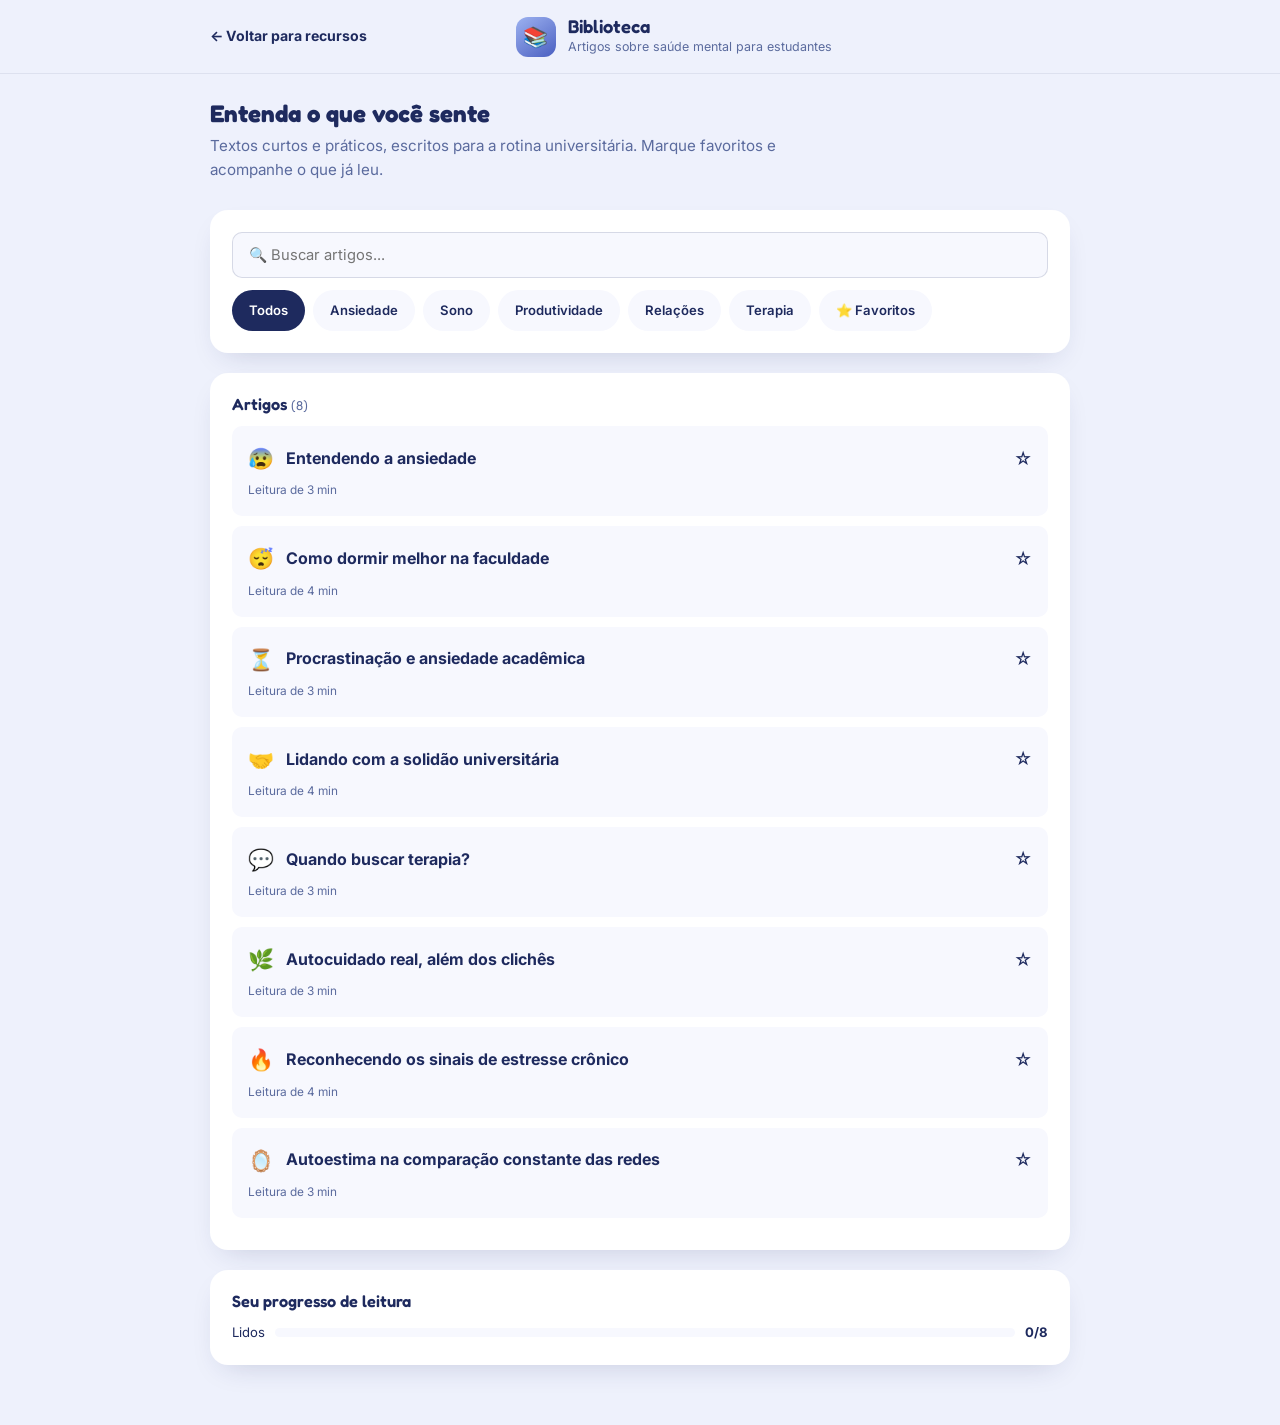
==== biblioteca.html @ b425161e "Add files via upload Isso é oq temos em html, como havia dito, estamos trabalhando nas linguagens de" ====
<!DOCTYPE html>
<html lang="pt-BR">
<head>
<meta charset="UTF-8">
<meta name="viewport" content="width=device-width, initial-scale=1.0">
<title>Biblioteca — Mente Aberta</title>
<link rel="preconnect" href="https://fonts.googleapis.com">
<link rel="preconnect" href="https://fonts.gstatic.com" crossorigin>
<link href="https://fonts.googleapis.com/css2?family=Fredoka:wght@400;500;600;700&family=Inter:wght@400;500;600;700&family=Space+Mono:wght@400;700&display=swap" rel="stylesheet">
<style>
  :root{
    --color-bg: #EEF1FC;
    --color-bg-soft: #F7F8FE;
    --color-primary: #4A5FC1;
    --color-primary-dark: #1E2A5E;
    --color-secondary: #9DB2F0;
    --color-secondary-light: #C8D4FA;
    --color-accent-yellow: #F3EDA0;
    --color-accent-red: #E8646B;
    --color-accent-green: #6FCF97;
    --color-surface: #FFFFFF;
    --text-dark: #1E2A5E;
    --text-muted: #5B6B9E;
    --text-on-primary: #FFFFFF;
    --radius-lg: 28px;
    --radius-md: 18px;
    --radius-sm: 10px;
    --shadow-soft: 0 20px 40px -18px rgba(30, 42, 94, 0.28);
    --shadow-card: 0 12px 30px -14px rgba(30, 42, 94, 0.22);
    --font-display: 'Fredoka', sans-serif;
    --font-body: 'Inter', sans-serif;
    --font-mono: 'Space Mono', monospace;
    --max-width: 900px;
  }
  *{ box-sizing:border-box; margin:0; padding:0; }
  html{ scroll-behavior:smooth; }
  body{
    font-family: var(--font-body);
    background: var(--color-bg);
    color: var(--text-dark);
    line-height: 1.6;
    -webkit-font-smoothing: antialiased;
    padding-bottom: 60px;
  }
  img,svg{ display:block; max-width:100%; }
  a{ color:inherit; text-decoration:none; }
  ul{ list-style:none; }
  .container{ width:100%; max-width: var(--max-width); margin:0 auto; padding:0 20px; }
  h1,h2,h3,h4{ font-family: var(--font-display); color: var(--text-dark); line-height:1.15; }
  .eyebrow{ font-family: var(--font-mono); font-size:0.72rem; letter-spacing:0.14em; text-transform:uppercase; color: var(--color-primary); font-weight:700; }

  .btn{ display:inline-flex; align-items:center; justify-content:center; gap:8px; font-family: var(--font-body); font-weight:600; font-size:0.95rem; padding:13px 26px; border-radius:999px; border:none; cursor:pointer; transition:transform .2s ease, box-shadow .2s ease, background .2s ease, opacity .2s ease; }
  .btn-primary{ background: var(--color-primary-dark); color:#fff; box-shadow:0 14px 28px -12px rgba(30,42,94,.5); }
  .btn-primary:hover{ transform:translateY(-2px); }
  .btn-primary:disabled{ opacity:.45; cursor:not-allowed; transform:none; }
  .btn-ghost{ background:transparent; color:var(--color-primary-dark); border:1.5px solid rgba(30,42,94,.22); }
  .btn-ghost:hover{ background: rgba(30,42,94,.06); }
  .btn-sm{ padding:9px 20px; font-size:0.85rem; }
  .btn-danger{ background: var(--color-accent-red); color:#fff; }
  .btn-danger:hover{ transform:translateY(-2px); }
  .btn-block{ width:100%; }
  .btn-icon{ width:42px; height:42px; padding:0; border-radius:50%; }

  /* topo */
  .page-top{ position:sticky; top:0; z-index:50; background:rgba(238,241,252,.9); backdrop-filter:blur(10px); border-bottom:1px solid rgba(30,42,94,.08); padding:16px 0; }
  .page-top-inner{ display:flex; align-items:center; justify-content:space-between; gap:14px; }
  .back-link{ display:inline-flex; align-items:center; gap:6px; font-weight:700; font-size:0.88rem; color:var(--color-primary-dark); cursor:pointer; }
  .back-link:hover{ text-decoration:underline; }
  .page-title{ display:flex; align-items:center; gap:12px; }
  .page-icon{ width:40px; height:40px; border-radius:12px; display:flex; align-items:center; justify-content:center; font-size:1.25rem; background:linear-gradient(145deg,var(--color-secondary),var(--color-primary)); }
  .page-title h1{ font-size:1.15rem; font-weight:600; }
  .page-title p{ font-size:0.78rem; color:var(--text-muted); }

  .hero-band{ padding:26px 0 6px; }
  .hero-band h2{ font-size:1.5rem; margin-bottom:6px; }
  .hero-band p{ color:var(--text-muted); font-size:0.95rem; max-width:60ch; }

  main{ padding-top:22px; display:flex; flex-direction:column; gap:20px; }

  .card{ background:var(--color-surface); border-radius:var(--radius-md); padding:22px; box-shadow:var(--shadow-card); }
  .card h3{ font-size:1.02rem; font-weight:600; margin-bottom:12px; }
  .card p{ color:var(--text-muted); font-size:0.9rem; }
  .card + .card{ margin-top:0; }

  .grid-2{ display:grid; grid-template-columns:1fr 1fr; gap:18px; }
  .grid-3{ display:grid; grid-template-columns:repeat(3,1fr); gap:16px; }
  .grid-4{ display:grid; grid-template-columns:repeat(4,1fr); gap:14px; }

  .stat{ background:var(--color-surface); border-radius:var(--radius-md); padding:16px; box-shadow:var(--shadow-card); text-align:center; }
  .stat .num{ font-family:var(--font-display); font-size:1.55rem; font-weight:600; }
  .stat .lbl{ font-size:0.74rem; color:var(--text-muted); font-weight:600; margin-top:2px; }

  .tabs{ display:flex; gap:8px; flex-wrap:wrap; margin-bottom:4px; }
  .tab-btn{ font-family:var(--font-body); font-weight:600; font-size:0.85rem; padding:9px 18px; border-radius:999px; border:1.5px solid rgba(30,42,94,.15); background:var(--color-surface); color:var(--text-muted); cursor:pointer; transition:.2s; }
  .tab-btn:hover{ border-color:var(--color-primary); }
  .tab-btn.active{ background:var(--color-primary-dark); color:#fff; border-color:var(--color-primary-dark); }
  .tab-panel{ display:none; animation:fadeUp .35s ease; }
  .tab-panel.active{ display:flex; flex-direction:column; gap:18px; }
  @keyframes fadeUp{ from{opacity:0; transform:translateY(8px);} to{opacity:1; transform:translateY(0);} }

  .chip-grid{ display:flex; flex-wrap:wrap; gap:8px; }
  .chip{ font-size:0.82rem; font-weight:600; padding:9px 16px; border-radius:999px; background:var(--color-bg-soft); color:var(--text-dark); cursor:pointer; transition:.2s; border:1.5px solid transparent; }
  .chip:hover{ background:var(--color-secondary-light); }
  .chip.selected{ background:var(--color-primary-dark); color:#fff; }

  .list{ display:flex; flex-direction:column; }
  .list-item{ display:flex; align-items:center; gap:14px; padding:13px 6px; border-bottom:1px solid rgba(30,42,94,.06); cursor:pointer; transition:.15s; border-radius:10px; }
  .list-item:hover{ background:var(--color-bg-soft); }
  .list-item:last-child{ border-bottom:none; }
  .avatar{ width:42px; height:42px; border-radius:12px; display:flex; align-items:center; justify-content:center; font-size:1.15rem; flex-shrink:0; }

  .progress-row{ display:flex; align-items:center; gap:10px; font-size:0.82rem; }
  .progress-track{ flex:1; height:9px; border-radius:999px; background:var(--color-bg-soft); overflow:hidden; }
  .progress-fill{ height:100%; border-radius:999px; background:var(--color-accent-green); transition:width .4s ease; }

  .goal-item{ display:flex; align-items:center; gap:12px; padding:12px 4px; border-bottom:1px solid rgba(30,42,94,.06); }
  .goal-item:last-child{ border-bottom:none; }
  .goal-check{ width:24px; height:24px; border-radius:8px; border:2px solid var(--color-secondary); flex-shrink:0; display:flex; align-items:center; justify-content:center; font-size:0.8rem; color:#fff; cursor:pointer; transition:.2s; }
  .goal-check.done{ background:var(--color-accent-green); border-color:var(--color-accent-green); }
  .goal-item.done span{ text-decoration:line-through; color:var(--text-muted); }

  .field, textarea.field, select.field{ width:100%; font-family:var(--font-body); font-size:0.92rem; padding:13px 16px; border-radius:var(--radius-sm); border:1.5px solid rgba(30,42,94,.15); background:var(--color-bg-soft); color:var(--text-dark); }
  .field:focus, textarea.field:focus{ outline:none; border-color:var(--color-primary); background:#fff; }
  textarea.field{ resize:vertical; min-height:110px; font-family:var(--font-body); }

  .timer-ring{ width:150px; height:150px; border-radius:50%; margin:16px auto; display:flex; align-items:center; justify-content:center; position:relative; background:conic-gradient(var(--color-primary) calc(var(--pct)*1%), var(--color-bg-soft) 0); transition:background 1s linear; }
  .timer-ring::after{ content:""; position:absolute; inset:10px; background:var(--color-surface); border-radius:50%; }
  .timer-ring span{ position:relative; z-index:1; font-family:var(--font-mono); font-weight:700; font-size:1.15rem; }

  .breath-circle{ width:150px; height:150px; margin:20px auto; border-radius:50%; background:radial-gradient(circle,var(--color-secondary-light),var(--color-primary)); display:flex; align-items:center; justify-content:center; color:#fff; font-weight:700; font-family:var(--font-display); transition:transform 4s ease; box-shadow:var(--shadow-soft); }
  .breath-circle.grow{ transform:scale(1.35); }

  .player-visualizer{ display:flex; align-items:flex-end; justify-content:center; gap:4px; height:50px; margin:14px 0; }
  .player-bar{ width:6px; height:10px; border-radius:4px; background:var(--color-primary); }
  .player-visualizer.playing .player-bar{ animation:barBounce .9s ease-in-out infinite; }
  .player-bar:nth-child(2){ animation-delay:.1s; } .player-bar:nth-child(3){ animation-delay:.2s; } .player-bar:nth-child(4){ animation-delay:.3s; } .player-bar:nth-child(5){ animation-delay:.15s; } .player-bar:nth-child(6){ animation-delay:.25s; } .player-bar:nth-child(7){ animation-delay:.05s; }
  @keyframes barBounce{ 0%,100%{height:10px;} 50%{height:46px;} }

  .badge{ display:inline-flex; align-items:center; gap:4px; font-size:0.72rem; font-weight:700; padding:4px 10px; border-radius:999px; background:var(--color-bg-soft); color:var(--text-muted); }
  .badge.green{ background:#E4F7EC; color:#1F8B4E; }
  .badge.red{ background:#FBE4E5; color:var(--color-accent-red); }
  .badge.yellow{ background:#FBF6D8; color:#8A7A00; }

  .emergency{ display:flex; align-items:center; gap:14px; background:#FBE4E5; border-radius:var(--radius-md); padding:16px 20px; cursor:pointer; transition:.2s; }
  .emergency:hover{ transform:translateY(-2px); }

  .toast{ position:fixed; bottom:24px; right:24px; background:var(--color-primary-dark); color:#fff; padding:14px 22px; border-radius:14px; font-size:0.88rem; font-weight:600; box-shadow:var(--shadow-soft); z-index:999; animation:toastIn .3s ease; }
  @keyframes toastIn{ from{opacity:0; transform:translateY(12px);} to{opacity:1; transform:translateY(0);} }

  .modal-overlay{ position:fixed; inset:0; background:rgba(30,42,94,.45); backdrop-filter:blur(3px); display:none; align-items:center; justify-content:center; z-index:200; padding:20px; }
  .modal-overlay.open{ display:flex; }
  .modal-box{ background:#fff; border-radius:var(--radius-md); padding:26px; max-width:460px; width:100%; box-shadow:var(--shadow-soft); max-height:85vh; overflow-y:auto; }
  .modal-box h3{ margin-bottom:10px; }

  .empty-state{ text-align:center; padding:30px 10px; color:var(--text-muted); }
  .empty-state .emoji{ font-size:2.2rem; margin-bottom:10px; }

  .divider{ height:1px; background:rgba(30,42,94,.08); margin:6px 0; }

  input[type=range]{ -webkit-appearance:none; height:6px; border-radius:999px; background:var(--color-bg-soft); }
  input[type=range]::-webkit-slider-thumb{ -webkit-appearance:none; width:18px; height:18px; border-radius:50%; background:var(--color-primary-dark); cursor:pointer; }

  @media (max-width:720px){
    .grid-2, .grid-3, .grid-4{ grid-template-columns:1fr 1fr; }
    .grid-2{ grid-template-columns:1fr; }
  }
  @media (max-width:480px){
    .grid-3, .grid-4{ grid-template-columns:1fr 1fr; }
  }
</style>
<style>
  .article-card{ background:var(--color-bg-soft); border-radius:var(--radius-sm); padding:16px; margin-bottom:10px; cursor:pointer; transition:.2s; }
  .article-card:hover{ background:var(--color-secondary-light); }
  .article-head{ display:flex; align-items:center; gap:12px; }
  .article-meta{ display:flex; gap:8px; align-items:center; margin-top:6px; font-size:0.74rem; color:var(--text-muted); }
  .star-btn{ margin-left:auto; cursor:pointer; font-size:1.1rem; }
  .modal-box.article{ max-width:560px; text-align:left; }
  .modal-box.article p{ margin-bottom:12px; color:var(--text-dark); font-size:0.92rem; }
</style>
</head>
<body>

  <div class="page-top">
    <div class="container page-top-inner">
      <span class="back-link" onclick="voltarParaRecursos()">← Voltar para recursos</span>
      <div class="page-title">
        <div class="page-icon">📚</div>
        <div><h1>Biblioteca</h1><p>Artigos sobre saúde mental para estudantes</p></div>
      </div>
      <span style="width:90px"></span>
    </div>
  </div>

  <div class="container">
    <div class="hero-band">
      <h2>Entenda o que você sente</h2>
      <p>Textos curtos e práticos, escritos para a rotina universitária. Marque favoritos e acompanhe o que já leu.</p>
    </div>

    <main>
      <div class="card">
        <div class="search-row" style="display:flex; gap:10px; margin-bottom:12px;">
          <input class="field" id="search-input" placeholder="🔍 Buscar artigos..." oninput="renderArticles()">
        </div>
        <div class="cat-filter" id="cat-filter" style="display:flex; gap:8px; flex-wrap:wrap;">
          <div class="chip selected" onclick="filterCat(this,'todos')">Todos</div>
          <div class="chip" onclick="filterCat(this,'ansiedade')">Ansiedade</div>
          <div class="chip" onclick="filterCat(this,'sono')">Sono</div>
          <div class="chip" onclick="filterCat(this,'produtividade')">Produtividade</div>
          <div class="chip" onclick="filterCat(this,'relacoes')">Relações</div>
          <div class="chip" onclick="filterCat(this,'terapia')">Terapia</div>
          <div class="chip" onclick="filterCat(this,'favoritos')">⭐ Favoritos</div>
        </div>
      </div>

      <div class="card">
        <h3>Artigos <span id="results-count" style="color:var(--text-muted); font-weight:400; font-size:0.8rem;"></span></h3>
        <div id="article-list"></div>
      </div>

      <div class="card">
        <h3>Seu progresso de leitura</h3>
        <div class="progress-row"><span>Lidos</span><div class="progress-track"><div class="progress-fill" id="read-progress"></div></div><b id="read-progress-txt"></b></div>
      </div>
    </main>
  </div>

  <div class="modal-overlay" id="article-modal">
    <div class="modal-box article">
      <h3 id="modal-title"></h3>
      <p id="modal-meta" style="font-size:0.78rem; color:var(--text-muted); margin-bottom:14px;"></p>
      <div id="modal-body"></div>
      <div style="display:flex; gap:10px; margin-top:18px;">
        <button class="btn btn-primary btn-sm" onclick="closeModal()">Concluir leitura</button>
        <button class="btn btn-ghost btn-sm" onclick="closeModalNoRead()">Fechar</button>
      </div>
    </div>
  </div>

  <script>
  function voltarParaRecursos(){
    window.location.href = 'mente-aberta-app.html#recursos';
  }

  const STORE_KEY = 'ma_biblioteca_v1';
  function loadState(){ try{ return JSON.parse(localStorage.getItem(STORE_KEY)) || {read:[], favorites:[]}; }catch(e){ return {read:[], favorites:[]}; } }
  function saveState(){ localStorage.setItem(STORE_KEY, JSON.stringify(state)); }
  let state = loadState();

  const articles = [
    { id:'ansiedade', em:'😰', title:'Entendendo a ansiedade', cat:'ansiedade', minutes:3,
      body:'A ansiedade é uma resposta natural do corpo diante de situações percebidas como ameaçadoras — mesmo quando o perigo não é real ou imediato, como antes de uma prova.\n\nEla se manifesta em três níveis: pensamentos (preocupação excessiva), corpo (coração acelerado, tensão muscular) e comportamento (evitar situações). Reconhecer esse padrão é o primeiro passo para lidar com ele.\n\nTécnicas de respiração, grounding e reestruturação cognitiva podem ajudar a reduzir a intensidade da ansiedade no momento em que ela aparece. Se ela estiver interferindo significativamente na sua rotina, buscar apoio profissional é sempre uma boa escolha.' },
    { id:'sono', em:'😴', title:'Como dormir melhor na faculdade', cat:'sono', minutes:4,
      body:'A rotina universitária costuma bagunçar os horários de sono, o que afeta diretamente humor, memória e concentração.\n\nManter horários regulares para dormir e acordar, mesmo nos fins de semana, ajuda o corpo a criar um ritmo estável. Evitar telas brilhantes pelo menos 30 minutos antes de deitar também faz diferença, já que a luz azul atrasa a liberação de melatonina.\n\nSe a mente insistir em ficar acelerada na hora de dormir, técnicas como relaxamento muscular progressivo ou visualização guiada podem ajudar a desacelerar antes de fechar os olhos.' },
    { id:'procrastinacao', em:'⏳', title:'Procrastinação e ansiedade acadêmica', cat:'produtividade', minutes:3,
      body:'Procrastinar raramente é sobre preguiça — na maioria das vezes, é uma forma de evitar o desconforto ligado a uma tarefa, seja medo de falhar, perfeccionismo ou sobrecarga.\n\nDividir tarefas grandes em passos pequenos e definir blocos curtos de tempo focado, como na técnica Pomodoro, reduz a sensação de estar "afogado" diante do trabalho.\n\nVale notar o ciclo: procrastinar alivia a ansiedade no curto prazo, mas aumenta no longo prazo, quando o prazo se aproxima. Perceber esse padrão ajuda a interromper o ciclo antes que ele se repita.' },
    { id:'social', em:'🤝', title:'Lidando com a solidão universitária', cat:'relacoes', minutes:4,
      body:'É comum sentir solidão mesmo estando cercado de gente na faculdade — especialmente no início de um curso ou em uma cidade nova.\n\nConstruir conexões reais leva tempo e costuma acontecer em espaços de repetição: um grupo de estudos, um projeto de extensão, uma atividade recorrente. Pequenos gestos consistentes contam mais do que grandes encontros esporádicos.\n\nSe a solidão persistir e vier acompanhada de tristeza intensa ou desânimo constante, conversar com um psicólogo pode ajudar a entender o que está por trás dela.' },
    { id:'terapia', em:'💬', title:'Quando buscar terapia?', cat:'terapia', minutes:3,
      body:'Não é preciso estar em crise para buscar terapia. Ela pode ajudar tanto em momentos difíceis quanto no autoconhecimento e desenvolvimento pessoal.\n\nAlguns sinais de que pode ser um bom momento: sentimentos difíceis que persistem por semanas, dificuldade para lidar com o dia a dia, mudanças bruscas de humor, sono ou apetite, ou a sensação de estar sempre sobrecarregado.\n\nProcurar ajuda é um sinal de cuidado consigo mesmo, não de fraqueza. Muitas universidades oferecem atendimento psicológico gratuito ou de baixo custo para estudantes.' },
    { id:'autocuidado', em:'🌿', title:'Autocuidado real, além dos clichês', cat:'produtividade', minutes:3,
      body:'Autocuidado vai muito além de banho quente e skincare — envolve também limites saudáveis, sono adequado, alimentação e pedir ajuda quando necessário.\n\nUm bom teste é perguntar: essa ação me faz bem depois, ou só me distrai por um momento? Ambas têm seu lugar, mas autocuidado sustentável costuma envolver escolhas um pouco mais difíceis, como dizer não a um compromisso extra.\n\nComeçar pequeno — uma meta por semana — costuma funcionar melhor do que tentar mudar tudo de uma vez.' },
    { id:'estresse', em:'🔥', title:'Reconhecendo os sinais de estresse crônico', cat:'ansiedade', minutes:4,
      body:'O estresse pontual, antes de uma prova, por exemplo, é normal e até útil. O problema é quando ele se torna constante, sem espaço para recuperação.\n\nSinais de alerta incluem irritabilidade frequente, dores de cabeça ou tensão muscular sem causa aparente, dificuldade de concentração e exaustão mesmo após dormir.\n\nPausas regulares, mesmo curtas, ajudam o sistema nervoso a se recuperar ao longo do dia. Se os sintomas persistirem por semanas, vale conversar com um profissional de saúde.' },
    { id:'autoestima', em:'🪞', title:'Autoestima na comparação constante das redes', cat:'relacoes', minutes:3,
      body:'As redes sociais mostram, quase sempre, os melhores momentos das pessoas — o que torna a comparação injusta desde o início, ainda que pareça natural fazê-la.\n\nPerceber quando o uso das redes está mais associado a mal-estar do que a conexão real é um primeiro passo. Pausas conscientes, mesmo curtas, podem ajudar a recalibrar essa percepção.\n\nCultivar fontes de autoestima que não dependem de validação externa — como hobbies, conquistas pessoais e relações próximas — fortalece uma base mais estável.' }
  ];

  let currentCat = 'todos';
  function filterCat(el, cat){
    document.querySelectorAll('#cat-filter .chip').forEach(c=>c.classList.remove('selected'));
    el.classList.add('selected');
    currentCat = cat;
    renderArticles();
  }

  function toggleFav(id, ev){
    ev.stopPropagation();
    if(state.favorites.includes(id)) state.favorites = state.favorites.filter(x=>x!==id);
    else state.favorites.push(id);
    saveState();
    renderArticles();
  }

  function renderArticles(){
    const q = document.getElementById('search-input').value.toLowerCase();
    let list = articles.filter(a=>{
      const matchesQ = !q || a.title.toLowerCase().includes(q) || a.body.toLowerCase().includes(q);
      const matchesCat = currentCat==='todos' || (currentCat==='favoritos' ? state.favorites.includes(a.id) : a.cat===currentCat);
      return matchesQ && matchesCat;
    });
    document.getElementById('results-count').textContent = '(' + list.length + ')';
    const el = document.getElementById('article-list');
    if(list.length===0){
      el.innerHTML = '<div class="empty-state"><div class="emoji">📭</div>Nenhum artigo encontrado.</div>';
      return;
    }
    el.innerHTML = list.map(a=>{
      const isRead = state.read.includes(a.id);
      const isFav = state.favorites.includes(a.id);
      return `<div class="article-card" onclick="openArticle('${a.id}')">
        <div class="article-head">
          <span style="font-size:1.3rem;">${a.em}</span>
          <b>${a.title}</b>
          <span class="star-btn" onclick="toggleFav('${a.id}', event)">${isFav?'⭐':'☆'}</span>
        </div>
        <div class="article-meta">
          <span>Leitura de ${a.minutes} min</span>
          ${isRead?'<span class="badge green">Lido</span>':''}
        </div>
      </div>`;
    }).join('');
    document.getElementById('read-progress').style.width = (state.read.length/articles.length*100)+'%';
    document.getElementById('read-progress-txt').textContent = state.read.length + '/' + articles.length;
  }

  let openArticleId = null;
  function openArticle(id){
    const a = articles.find(x=>x.id===id);
    openArticleId = id;
    document.getElementById('modal-title').textContent = a.em + ' ' + a.title;
    document.getElementById('modal-meta').textContent = 'Leitura de ' + a.minutes + ' min';
    document.getElementById('modal-body').innerHTML = a.body.split('\n\n').map(p=>`<p>${p}</p>`).join('');
    document.getElementById('article-modal').classList.add('open');
  }
  function closeModal(){
    if(!state.read.includes(openArticleId)) state.read.push(openArticleId);
    saveState();
    document.getElementById('article-modal').classList.remove('open');
    renderArticles();
  }
  function closeModalNoRead(){
    document.getElementById('article-modal').classList.remove('open');
  }

  renderArticles();
  </script>
</body>
</html>
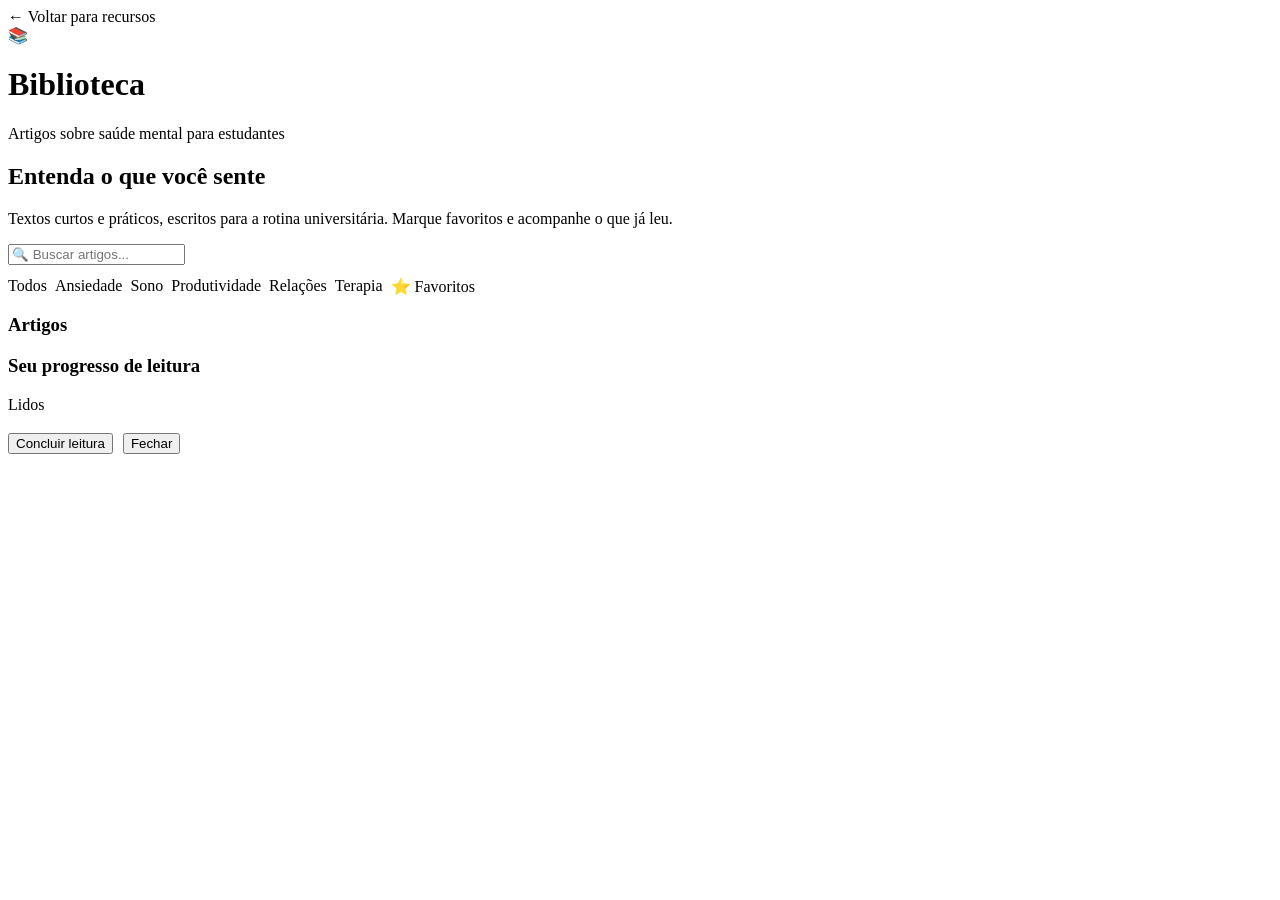
==== commit 5917c1d5: "Add files via upload" ====
--- a/biblioteca.html
+++ b/biblioteca.html
@@ -7,176 +7,7 @@
 <link rel="preconnect" href="https://fonts.googleapis.com">
 <link rel="preconnect" href="https://fonts.gstatic.com" crossorigin>
 <link href="https://fonts.googleapis.com/css2?family=Fredoka:wght@400;500;600;700&family=Inter:wght@400;500;600;700&family=Space+Mono:wght@400;700&display=swap" rel="stylesheet">
-<style>
-  :root{
-    --color-bg: #EEF1FC;
-    --color-bg-soft: #F7F8FE;
-    --color-primary: #4A5FC1;
-    --color-primary-dark: #1E2A5E;
-    --color-secondary: #9DB2F0;
-    --color-secondary-light: #C8D4FA;
-    --color-accent-yellow: #F3EDA0;
-    --color-accent-red: #E8646B;
-    --color-accent-green: #6FCF97;
-    --color-surface: #FFFFFF;
-    --text-dark: #1E2A5E;
-    --text-muted: #5B6B9E;
-    --text-on-primary: #FFFFFF;
-    --radius-lg: 28px;
-    --radius-md: 18px;
-    --radius-sm: 10px;
-    --shadow-soft: 0 20px 40px -18px rgba(30, 42, 94, 0.28);
-    --shadow-card: 0 12px 30px -14px rgba(30, 42, 94, 0.22);
-    --font-display: 'Fredoka', sans-serif;
-    --font-body: 'Inter', sans-serif;
-    --font-mono: 'Space Mono', monospace;
-    --max-width: 900px;
-  }
-  *{ box-sizing:border-box; margin:0; padding:0; }
-  html{ scroll-behavior:smooth; }
-  body{
-    font-family: var(--font-body);
-    background: var(--color-bg);
-    color: var(--text-dark);
-    line-height: 1.6;
-    -webkit-font-smoothing: antialiased;
-    padding-bottom: 60px;
-  }
-  img,svg{ display:block; max-width:100%; }
-  a{ color:inherit; text-decoration:none; }
-  ul{ list-style:none; }
-  .container{ width:100%; max-width: var(--max-width); margin:0 auto; padding:0 20px; }
-  h1,h2,h3,h4{ font-family: var(--font-display); color: var(--text-dark); line-height:1.15; }
-  .eyebrow{ font-family: var(--font-mono); font-size:0.72rem; letter-spacing:0.14em; text-transform:uppercase; color: var(--color-primary); font-weight:700; }
-
-  .btn{ display:inline-flex; align-items:center; justify-content:center; gap:8px; font-family: var(--font-body); font-weight:600; font-size:0.95rem; padding:13px 26px; border-radius:999px; border:none; cursor:pointer; transition:transform .2s ease, box-shadow .2s ease, background .2s ease, opacity .2s ease; }
-  .btn-primary{ background: var(--color-primary-dark); color:#fff; box-shadow:0 14px 28px -12px rgba(30,42,94,.5); }
-  .btn-primary:hover{ transform:translateY(-2px); }
-  .btn-primary:disabled{ opacity:.45; cursor:not-allowed; transform:none; }
-  .btn-ghost{ background:transparent; color:var(--color-primary-dark); border:1.5px solid rgba(30,42,94,.22); }
-  .btn-ghost:hover{ background: rgba(30,42,94,.06); }
-  .btn-sm{ padding:9px 20px; font-size:0.85rem; }
-  .btn-danger{ background: var(--color-accent-red); color:#fff; }
-  .btn-danger:hover{ transform:translateY(-2px); }
-  .btn-block{ width:100%; }
-  .btn-icon{ width:42px; height:42px; padding:0; border-radius:50%; }
-
-  /* topo */
-  .page-top{ position:sticky; top:0; z-index:50; background:rgba(238,241,252,.9); backdrop-filter:blur(10px); border-bottom:1px solid rgba(30,42,94,.08); padding:16px 0; }
-  .page-top-inner{ display:flex; align-items:center; justify-content:space-between; gap:14px; }
-  .back-link{ display:inline-flex; align-items:center; gap:6px; font-weight:700; font-size:0.88rem; color:var(--color-primary-dark); cursor:pointer; }
-  .back-link:hover{ text-decoration:underline; }
-  .page-title{ display:flex; align-items:center; gap:12px; }
-  .page-icon{ width:40px; height:40px; border-radius:12px; display:flex; align-items:center; justify-content:center; font-size:1.25rem; background:linear-gradient(145deg,var(--color-secondary),var(--color-primary)); }
-  .page-title h1{ font-size:1.15rem; font-weight:600; }
-  .page-title p{ font-size:0.78rem; color:var(--text-muted); }
-
-  .hero-band{ padding:26px 0 6px; }
-  .hero-band h2{ font-size:1.5rem; margin-bottom:6px; }
-  .hero-band p{ color:var(--text-muted); font-size:0.95rem; max-width:60ch; }
-
-  main{ padding-top:22px; display:flex; flex-direction:column; gap:20px; }
-
-  .card{ background:var(--color-surface); border-radius:var(--radius-md); padding:22px; box-shadow:var(--shadow-card); }
-  .card h3{ font-size:1.02rem; font-weight:600; margin-bottom:12px; }
-  .card p{ color:var(--text-muted); font-size:0.9rem; }
-  .card + .card{ margin-top:0; }
-
-  .grid-2{ display:grid; grid-template-columns:1fr 1fr; gap:18px; }
-  .grid-3{ display:grid; grid-template-columns:repeat(3,1fr); gap:16px; }
-  .grid-4{ display:grid; grid-template-columns:repeat(4,1fr); gap:14px; }
-
-  .stat{ background:var(--color-surface); border-radius:var(--radius-md); padding:16px; box-shadow:var(--shadow-card); text-align:center; }
-  .stat .num{ font-family:var(--font-display); font-size:1.55rem; font-weight:600; }
-  .stat .lbl{ font-size:0.74rem; color:var(--text-muted); font-weight:600; margin-top:2px; }
-
-  .tabs{ display:flex; gap:8px; flex-wrap:wrap; margin-bottom:4px; }
-  .tab-btn{ font-family:var(--font-body); font-weight:600; font-size:0.85rem; padding:9px 18px; border-radius:999px; border:1.5px solid rgba(30,42,94,.15); background:var(--color-surface); color:var(--text-muted); cursor:pointer; transition:.2s; }
-  .tab-btn:hover{ border-color:var(--color-primary); }
-  .tab-btn.active{ background:var(--color-primary-dark); color:#fff; border-color:var(--color-primary-dark); }
-  .tab-panel{ display:none; animation:fadeUp .35s ease; }
-  .tab-panel.active{ display:flex; flex-direction:column; gap:18px; }
-  @keyframes fadeUp{ from{opacity:0; transform:translateY(8px);} to{opacity:1; transform:translateY(0);} }
-
-  .chip-grid{ display:flex; flex-wrap:wrap; gap:8px; }
-  .chip{ font-size:0.82rem; font-weight:600; padding:9px 16px; border-radius:999px; background:var(--color-bg-soft); color:var(--text-dark); cursor:pointer; transition:.2s; border:1.5px solid transparent; }
-  .chip:hover{ background:var(--color-secondary-light); }
-  .chip.selected{ background:var(--color-primary-dark); color:#fff; }
-
-  .list{ display:flex; flex-direction:column; }
-  .list-item{ display:flex; align-items:center; gap:14px; padding:13px 6px; border-bottom:1px solid rgba(30,42,94,.06); cursor:pointer; transition:.15s; border-radius:10px; }
-  .list-item:hover{ background:var(--color-bg-soft); }
-  .list-item:last-child{ border-bottom:none; }
-  .avatar{ width:42px; height:42px; border-radius:12px; display:flex; align-items:center; justify-content:center; font-size:1.15rem; flex-shrink:0; }
-
-  .progress-row{ display:flex; align-items:center; gap:10px; font-size:0.82rem; }
-  .progress-track{ flex:1; height:9px; border-radius:999px; background:var(--color-bg-soft); overflow:hidden; }
-  .progress-fill{ height:100%; border-radius:999px; background:var(--color-accent-green); transition:width .4s ease; }
-
-  .goal-item{ display:flex; align-items:center; gap:12px; padding:12px 4px; border-bottom:1px solid rgba(30,42,94,.06); }
-  .goal-item:last-child{ border-bottom:none; }
-  .goal-check{ width:24px; height:24px; border-radius:8px; border:2px solid var(--color-secondary); flex-shrink:0; display:flex; align-items:center; justify-content:center; font-size:0.8rem; color:#fff; cursor:pointer; transition:.2s; }
-  .goal-check.done{ background:var(--color-accent-green); border-color:var(--color-accent-green); }
-  .goal-item.done span{ text-decoration:line-through; color:var(--text-muted); }
-
-  .field, textarea.field, select.field{ width:100%; font-family:var(--font-body); font-size:0.92rem; padding:13px 16px; border-radius:var(--radius-sm); border:1.5px solid rgba(30,42,94,.15); background:var(--color-bg-soft); color:var(--text-dark); }
-  .field:focus, textarea.field:focus{ outline:none; border-color:var(--color-primary); background:#fff; }
-  textarea.field{ resize:vertical; min-height:110px; font-family:var(--font-body); }
-
-  .timer-ring{ width:150px; height:150px; border-radius:50%; margin:16px auto; display:flex; align-items:center; justify-content:center; position:relative; background:conic-gradient(var(--color-primary) calc(var(--pct)*1%), var(--color-bg-soft) 0); transition:background 1s linear; }
-  .timer-ring::after{ content:""; position:absolute; inset:10px; background:var(--color-surface); border-radius:50%; }
-  .timer-ring span{ position:relative; z-index:1; font-family:var(--font-mono); font-weight:700; font-size:1.15rem; }
-
-  .breath-circle{ width:150px; height:150px; margin:20px auto; border-radius:50%; background:radial-gradient(circle,var(--color-secondary-light),var(--color-primary)); display:flex; align-items:center; justify-content:center; color:#fff; font-weight:700; font-family:var(--font-display); transition:transform 4s ease; box-shadow:var(--shadow-soft); }
-  .breath-circle.grow{ transform:scale(1.35); }
-
-  .player-visualizer{ display:flex; align-items:flex-end; justify-content:center; gap:4px; height:50px; margin:14px 0; }
-  .player-bar{ width:6px; height:10px; border-radius:4px; background:var(--color-primary); }
-  .player-visualizer.playing .player-bar{ animation:barBounce .9s ease-in-out infinite; }
-  .player-bar:nth-child(2){ animation-delay:.1s; } .player-bar:nth-child(3){ animation-delay:.2s; } .player-bar:nth-child(4){ animation-delay:.3s; } .player-bar:nth-child(5){ animation-delay:.15s; } .player-bar:nth-child(6){ animation-delay:.25s; } .player-bar:nth-child(7){ animation-delay:.05s; }
-  @keyframes barBounce{ 0%,100%{height:10px;} 50%{height:46px;} }
-
-  .badge{ display:inline-flex; align-items:center; gap:4px; font-size:0.72rem; font-weight:700; padding:4px 10px; border-radius:999px; background:var(--color-bg-soft); color:var(--text-muted); }
-  .badge.green{ background:#E4F7EC; color:#1F8B4E; }
-  .badge.red{ background:#FBE4E5; color:var(--color-accent-red); }
-  .badge.yellow{ background:#FBF6D8; color:#8A7A00; }
-
-  .emergency{ display:flex; align-items:center; gap:14px; background:#FBE4E5; border-radius:var(--radius-md); padding:16px 20px; cursor:pointer; transition:.2s; }
-  .emergency:hover{ transform:translateY(-2px); }
-
-  .toast{ position:fixed; bottom:24px; right:24px; background:var(--color-primary-dark); color:#fff; padding:14px 22px; border-radius:14px; font-size:0.88rem; font-weight:600; box-shadow:var(--shadow-soft); z-index:999; animation:toastIn .3s ease; }
-  @keyframes toastIn{ from{opacity:0; transform:translateY(12px);} to{opacity:1; transform:translateY(0);} }
-
-  .modal-overlay{ position:fixed; inset:0; background:rgba(30,42,94,.45); backdrop-filter:blur(3px); display:none; align-items:center; justify-content:center; z-index:200; padding:20px; }
-  .modal-overlay.open{ display:flex; }
-  .modal-box{ background:#fff; border-radius:var(--radius-md); padding:26px; max-width:460px; width:100%; box-shadow:var(--shadow-soft); max-height:85vh; overflow-y:auto; }
-  .modal-box h3{ margin-bottom:10px; }
-
-  .empty-state{ text-align:center; padding:30px 10px; color:var(--text-muted); }
-  .empty-state .emoji{ font-size:2.2rem; margin-bottom:10px; }
-
-  .divider{ height:1px; background:rgba(30,42,94,.08); margin:6px 0; }
-
-  input[type=range]{ -webkit-appearance:none; height:6px; border-radius:999px; background:var(--color-bg-soft); }
-  input[type=range]::-webkit-slider-thumb{ -webkit-appearance:none; width:18px; height:18px; border-radius:50%; background:var(--color-primary-dark); cursor:pointer; }
-
-  @media (max-width:720px){
-    .grid-2, .grid-3, .grid-4{ grid-template-columns:1fr 1fr; }
-    .grid-2{ grid-template-columns:1fr; }
-  }
-  @media (max-width:480px){
-    .grid-3, .grid-4{ grid-template-columns:1fr 1fr; }
-  }
-</style>
-<style>
-  .article-card{ background:var(--color-bg-soft); border-radius:var(--radius-sm); padding:16px; margin-bottom:10px; cursor:pointer; transition:.2s; }
-  .article-card:hover{ background:var(--color-secondary-light); }
-  .article-head{ display:flex; align-items:center; gap:12px; }
-  .article-meta{ display:flex; gap:8px; align-items:center; margin-top:6px; font-size:0.74rem; color:var(--text-muted); }
-  .star-btn{ margin-left:auto; cursor:pointer; font-size:1.1rem; }
-  .modal-box.article{ max-width:560px; text-align:left; }
-  .modal-box.article p{ margin-bottom:12px; color:var(--text-dark); font-size:0.92rem; }
-</style>
+<link rel="stylesheet" href="../css/estilo.css">
 </head>
 <body>
 
@@ -237,103 +68,6 @@
     </div>
   </div>
 
-  <script>
-  function voltarParaRecursos(){
-    window.location.href = 'mente-aberta-app.html#recursos';
-  }
-
-  const STORE_KEY = 'ma_biblioteca_v1';
-  function loadState(){ try{ return JSON.parse(localStorage.getItem(STORE_KEY)) || {read:[], favorites:[]}; }catch(e){ return {read:[], favorites:[]}; } }
-  function saveState(){ localStorage.setItem(STORE_KEY, JSON.stringify(state)); }
-  let state = loadState();
-
-  const articles = [
-    { id:'ansiedade', em:'😰', title:'Entendendo a ansiedade', cat:'ansiedade', minutes:3,
-      body:'A ansiedade é uma resposta natural do corpo diante de situações percebidas como ameaçadoras — mesmo quando o perigo não é real ou imediato, como antes de uma prova.\n\nEla se manifesta em três níveis: pensamentos (preocupação excessiva), corpo (coração acelerado, tensão muscular) e comportamento (evitar situações). Reconhecer esse padrão é o primeiro passo para lidar com ele.\n\nTécnicas de respiração, grounding e reestruturação cognitiva podem ajudar a reduzir a intensidade da ansiedade no momento em que ela aparece. Se ela estiver interferindo significativamente na sua rotina, buscar apoio profissional é sempre uma boa escolha.' },
-    { id:'sono', em:'😴', title:'Como dormir melhor na faculdade', cat:'sono', minutes:4,
-      body:'A rotina universitária costuma bagunçar os horários de sono, o que afeta diretamente humor, memória e concentração.\n\nManter horários regulares para dormir e acordar, mesmo nos fins de semana, ajuda o corpo a criar um ritmo estável. Evitar telas brilhantes pelo menos 30 minutos antes de deitar também faz diferença, já que a luz azul atrasa a liberação de melatonina.\n\nSe a mente insistir em ficar acelerada na hora de dormir, técnicas como relaxamento muscular progressivo ou visualização guiada podem ajudar a desacelerar antes de fechar os olhos.' },
-    { id:'procrastinacao', em:'⏳', title:'Procrastinação e ansiedade acadêmica', cat:'produtividade', minutes:3,
-      body:'Procrastinar raramente é sobre preguiça — na maioria das vezes, é uma forma de evitar o desconforto ligado a uma tarefa, seja medo de falhar, perfeccionismo ou sobrecarga.\n\nDividir tarefas grandes em passos pequenos e definir blocos curtos de tempo focado, como na técnica Pomodoro, reduz a sensação de estar "afogado" diante do trabalho.\n\nVale notar o ciclo: procrastinar alivia a ansiedade no curto prazo, mas aumenta no longo prazo, quando o prazo se aproxima. Perceber esse padrão ajuda a interromper o ciclo antes que ele se repita.' },
-    { id:'social', em:'🤝', title:'Lidando com a solidão universitária', cat:'relacoes', minutes:4,
-      body:'É comum sentir solidão mesmo estando cercado de gente na faculdade — especialmente no início de um curso ou em uma cidade nova.\n\nConstruir conexões reais leva tempo e costuma acontecer em espaços de repetição: um grupo de estudos, um projeto de extensão, uma atividade recorrente. Pequenos gestos consistentes contam mais do que grandes encontros esporádicos.\n\nSe a solidão persistir e vier acompanhada de tristeza intensa ou desânimo constante, conversar com um psicólogo pode ajudar a entender o que está por trás dela.' },
-    { id:'terapia', em:'💬', title:'Quando buscar terapia?', cat:'terapia', minutes:3,
-      body:'Não é preciso estar em crise para buscar terapia. Ela pode ajudar tanto em momentos difíceis quanto no autoconhecimento e desenvolvimento pessoal.\n\nAlguns sinais de que pode ser um bom momento: sentimentos difíceis que persistem por semanas, dificuldade para lidar com o dia a dia, mudanças bruscas de humor, sono ou apetite, ou a sensação de estar sempre sobrecarregado.\n\nProcurar ajuda é um sinal de cuidado consigo mesmo, não de fraqueza. Muitas universidades oferecem atendimento psicológico gratuito ou de baixo custo para estudantes.' },
-    { id:'autocuidado', em:'🌿', title:'Autocuidado real, além dos clichês', cat:'produtividade', minutes:3,
-      body:'Autocuidado vai muito além de banho quente e skincare — envolve também limites saudáveis, sono adequado, alimentação e pedir ajuda quando necessário.\n\nUm bom teste é perguntar: essa ação me faz bem depois, ou só me distrai por um momento? Ambas têm seu lugar, mas autocuidado sustentável costuma envolver escolhas um pouco mais difíceis, como dizer não a um compromisso extra.\n\nComeçar pequeno — uma meta por semana — costuma funcionar melhor do que tentar mudar tudo de uma vez.' },
-    { id:'estresse', em:'🔥', title:'Reconhecendo os sinais de estresse crônico', cat:'ansiedade', minutes:4,
-      body:'O estresse pontual, antes de uma prova, por exemplo, é normal e até útil. O problema é quando ele se torna constante, sem espaço para recuperação.\n\nSinais de alerta incluem irritabilidade frequente, dores de cabeça ou tensão muscular sem causa aparente, dificuldade de concentração e exaustão mesmo após dormir.\n\nPausas regulares, mesmo curtas, ajudam o sistema nervoso a se recuperar ao longo do dia. Se os sintomas persistirem por semanas, vale conversar com um profissional de saúde.' },
-    { id:'autoestima', em:'🪞', title:'Autoestima na comparação constante das redes', cat:'relacoes', minutes:3,
-      body:'As redes sociais mostram, quase sempre, os melhores momentos das pessoas — o que torna a comparação injusta desde o início, ainda que pareça natural fazê-la.\n\nPerceber quando o uso das redes está mais associado a mal-estar do que a conexão real é um primeiro passo. Pausas conscientes, mesmo curtas, podem ajudar a recalibrar essa percepção.\n\nCultivar fontes de autoestima que não dependem de validação externa — como hobbies, conquistas pessoais e relações próximas — fortalece uma base mais estável.' }
-  ];
-
-  let currentCat = 'todos';
-  function filterCat(el, cat){
-    document.querySelectorAll('#cat-filter .chip').forEach(c=>c.classList.remove('selected'));
-    el.classList.add('selected');
-    currentCat = cat;
-    renderArticles();
-  }
-
-  function toggleFav(id, ev){
-    ev.stopPropagation();
-    if(state.favorites.includes(id)) state.favorites = state.favorites.filter(x=>x!==id);
-    else state.favorites.push(id);
-    saveState();
-    renderArticles();
-  }
-
-  function renderArticles(){
-    const q = document.getElementById('search-input').value.toLowerCase();
-    let list = articles.filter(a=>{
-      const matchesQ = !q || a.title.toLowerCase().includes(q) || a.body.toLowerCase().includes(q);
-      const matchesCat = currentCat==='todos' || (currentCat==='favoritos' ? state.favorites.includes(a.id) : a.cat===currentCat);
-      return matchesQ && matchesCat;
-    });
-    document.getElementById('results-count').textContent = '(' + list.length + ')';
-    const el = document.getElementById('article-list');
-    if(list.length===0){
-      el.innerHTML = '<div class="empty-state"><div class="emoji">📭</div>Nenhum artigo encontrado.</div>';
-      return;
-    }
-    el.innerHTML = list.map(a=>{
-      const isRead = state.read.includes(a.id);
-      const isFav = state.favorites.includes(a.id);
-      return `<div class="article-card" onclick="openArticle('${a.id}')">
-        <div class="article-head">
-          <span style="font-size:1.3rem;">${a.em}</span>
-          <b>${a.title}</b>
-          <span class="star-btn" onclick="toggleFav('${a.id}', event)">${isFav?'⭐':'☆'}</span>
-        </div>
-        <div class="article-meta">
-          <span>Leitura de ${a.minutes} min</span>
-          ${isRead?'<span class="badge green">Lido</span>':''}
-        </div>
-      </div>`;
-    }).join('');
-    document.getElementById('read-progress').style.width = (state.read.length/articles.length*100)+'%';
-    document.getElementById('read-progress-txt').textContent = state.read.length + '/' + articles.length;
-  }
-
-  let openArticleId = null;
-  function openArticle(id){
-    const a = articles.find(x=>x.id===id);
-    openArticleId = id;
-    document.getElementById('modal-title').textContent = a.em + ' ' + a.title;
-    document.getElementById('modal-meta').textContent = 'Leitura de ' + a.minutes + ' min';
-    document.getElementById('modal-body').innerHTML = a.body.split('\n\n').map(p=>`<p>${p}</p>`).join('');
-    document.getElementById('article-modal').classList.add('open');
-  }
-  function closeModal(){
-    if(!state.read.includes(openArticleId)) state.read.push(openArticleId);
-    saveState();
-    document.getElementById('article-modal').classList.remove('open');
-    renderArticles();
-  }
-  function closeModalNoRead(){
-    document.getElementById('article-modal').classList.remove('open');
-  }
-
-  renderArticles();
-  </script>
+  <script src="../js/biblioteca.js"></script>
 </body>
 </html>
